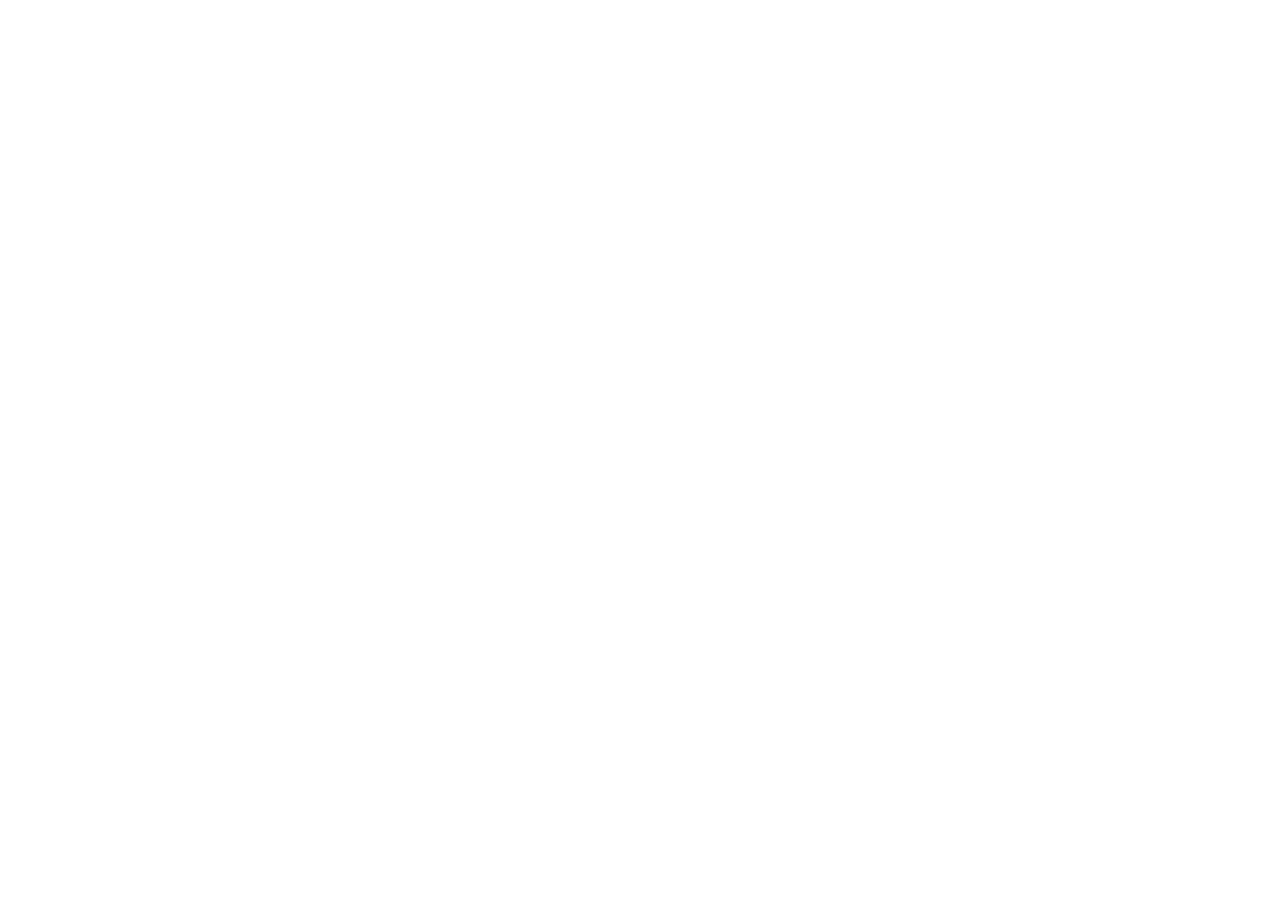
==== act1.html @ 295e5cf7 "1/11/2023" ====
<!DOCTYPE html>
<html lang="en">
<head>
    <meta charset="UTF-8">
    <meta name="viewport" content="width=device-width, initial-scale=1.0">
    <title>Document</title>
</head>
<body>
    
</body>
</html>
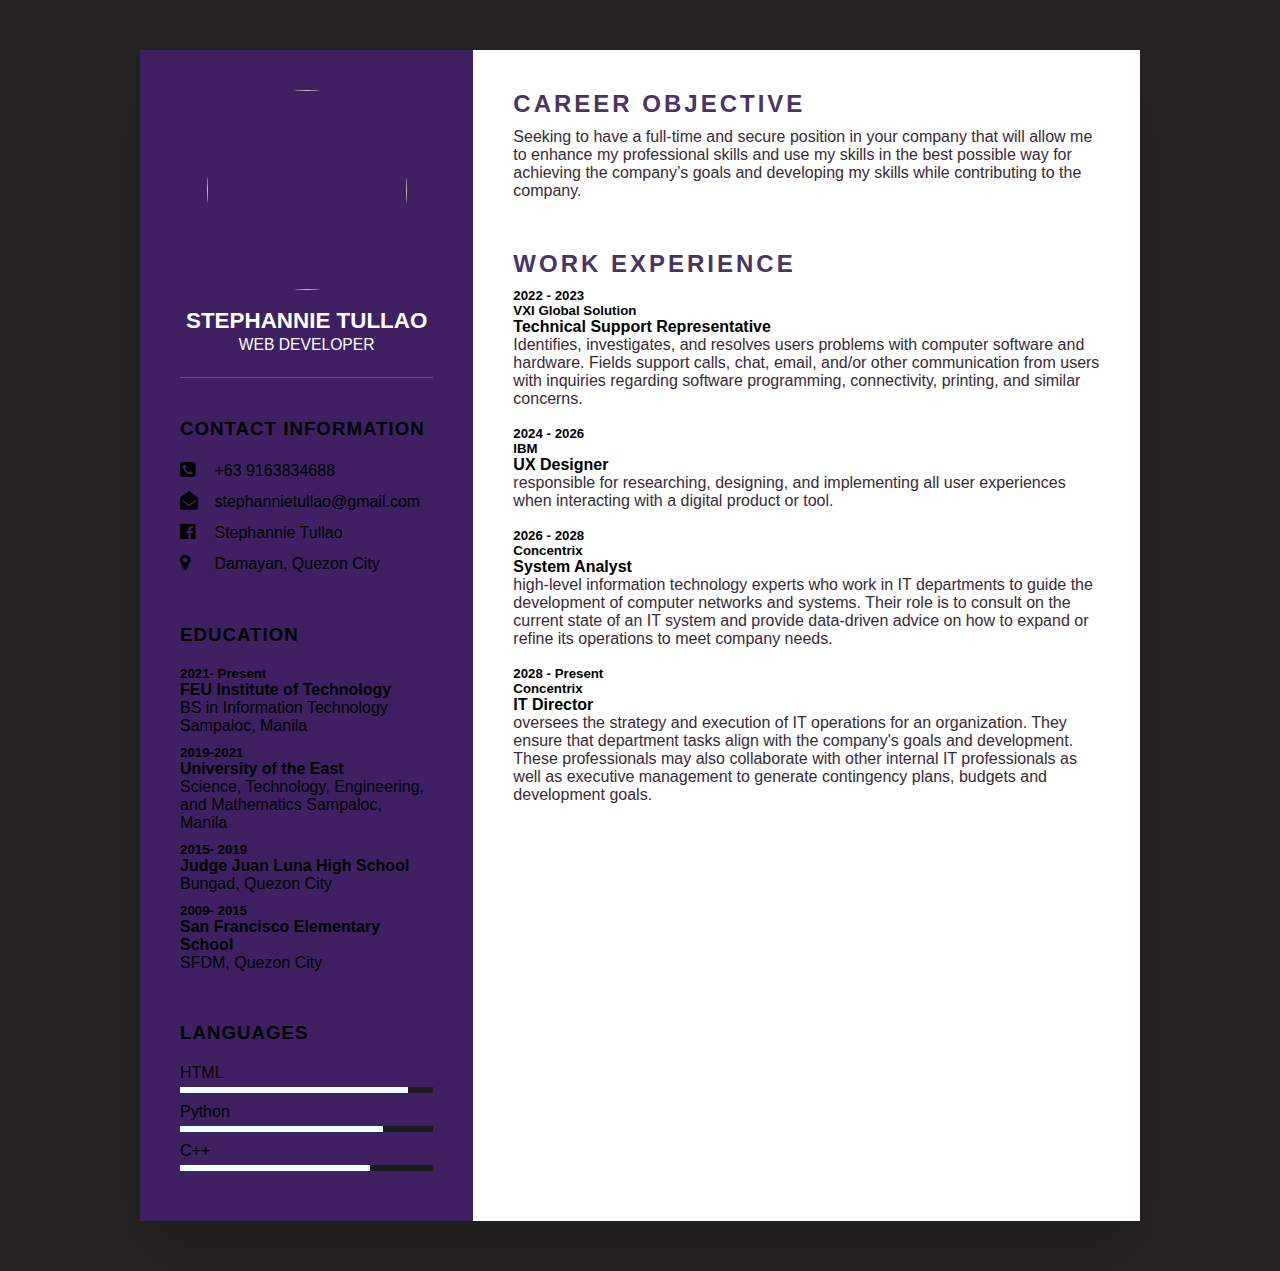
==== commit 28f91143: "trial" ====
--- a/act1.html
+++ b/act1.html
@@ -1,11 +1,156 @@
+
 <!DOCTYPE html>
-<html lang="en">
+<html>
 <head>
-    <meta charset="UTF-8">
-    <meta name="viewport" content="width=device-width, initial-scale=1.0">
-    <title>Document</title>
+<meta name="viewport" content="width=device-width, initial-scale=1.0">
+<title>RESUME</title>
+<link rel="stylesheet" href="https://cdnjs.cloudflare.com/ajax/libs/font-awesome/4.7.0/css/font-awesome.css" integrity="sha512-5A8nwdMOWrSz20fDsjczgUidUBR8liPYU+WymTZP1lmY9G6Oc7HlZv156XqnsgNUzTyMefFTcsFH/tnJE/+xBg==" crossorigin="anonymous" referrerpolicy="no-referrer" />
+<link rel="stylesheet" type="text/css" href="resume.css">
 </head>
 <body>
-    
-</body>
-</html>
+    <div class="container">
+        <div class="left_Side">
+            <div class="profiletext">
+                <div class="imgbox">
+                    <img src="1x1.jpg">
+                </div>
+                <h2>Stephannie Tullao<br><span>Web Developer</span></h2>
+            </div>
+
+            <div class="contactinfo">
+                <h3 class="title">Contact Information</h3>
+                <ul>
+                    <li>
+                        <span class="icon"><i class="fa fa-phone-square" aria-hidden="true"></i></span>
+                        <span class="text">+63 9163834688</span>
+                    </li>
+                    <li>
+                        <span class="icon"><i class="fa fa-envelope-open" aria-hidden="true"></i></span>
+                        <span class="text">stephannietullao@gmail.com</span>
+                    </li>
+                    <li>
+                        <span class="icon"><i class="fa fa-facebook-official" aria-hidden="true"></i></span>
+                        <span class="text">Stephannie Tullao</span>
+                    </li>
+                    <li>
+                        <span class="icon"><i class="fa fa-map-marker" aria-hidden="true"></i></span>
+                        <span class="text">Damayan, Quezon City</span>
+                    </li>
+                </ul>
+            </div>
+
+            <div class="contactinfo Education">
+                <h3 class="title">Education</h3>
+                <ul>
+                    <li>
+                        <h5>2021- Present</h5>
+                        <h4>FEU Institute of Technology</h4>
+                        <h4.5> BS in Information Technology</h4>
+                        <h5.5> Sampaloc, Manila</h5>
+
+                    </li>
+                   
+                    <li>
+                        <h5>2019-2021</h5>
+                        <h4>University of the East </h4>
+                        <h4.5> Science, Technology, Engineering, and Mathematics</h4>
+                        <h5.5> Sampaloc, Manila</h5>
+
+                    </li>
+                    <li>
+                        <h5>2015- 2019</h5>
+                        <h4>Judge Juan Luna High School</h4>
+                        <h5.5> Bungad, Quezon City </h5>
+
+                    </li>
+                    <li>
+                        <h5>2009- 2015</h5>
+                        <h4>San Francisco Elementary School </h4>
+                        <h5.5> SFDM, Quezon City </h5>
+
+                    </li>
+                    
+                </ul>
+            </div>
+
+            <div class="contactinfo Language">
+                <h3 class="title">Languages</h3>
+                <ul>
+                    <li>
+                        <span class="text">HTML</span>
+                        <span class="percent">
+                            <div style="width: 90%;"></div>
+                        </span>
+                    </li>
+                    
+                    
+                    <li>
+                        <span class="text">Python</span>
+                        <span class="percent">
+                            <div style="width: 80%;"></div>
+                        </span>
+                    </li>
+                    <li>
+                        <span class="text">C++</span>
+                        <span class="percent">
+                            <div style="width: 75%;"></div>
+                        </span>
+                    </li>
+                </ul>
+            </div>
+            </div>
+
+            <div class="right_Side">
+                <div class="about">
+                <h2 class="title2">Career Objective</h2>
+                <p>
+                    Seeking to have a full-time and secure position in your company that will allow me to enhance my professional skills and use my skills in the best possible way for achieving the company’s goals and developing my skills while contributing to the company.
+                </p>
+
+            </div>
+            <div class="about">
+                <h2 class="title2">Work Experience</h2>
+                <div class="year_company">
+                    <h5>2022 - 2023</h5>
+                    <h5> VXI Global Solution</h5>
+                
+                </div>
+                <div class="text">
+                    <h4>Technical Support Representative</h4>
+                    <p> Identifies, investigates, and resolves users problems with computer software and hardware. Fields support calls, chat, email, and/or other communication from users with inquiries regarding software programming, connectivity, printing, and similar concerns.</p><br>
+                </div>
+            
+                <div class="year_company">
+                    <h5>2024 - 2026</h5>
+                    <h5> IBM</h5>
+                
+                </div>
+                <div class="text">
+                    <h4>UX Designer</h4>
+                    <p> responsible for researching, designing, and implementing all user experiences when interacting with a digital product or tool.</p><br>
+                </div>
+                <div class="year_company">
+                    <h5>2026 - 2028</h5>
+                    <h5> Concentrix</h5>
+                
+                </div>
+                <div class="text">
+                    <h4>System Analyst</h4>
+                    <p> high-level information technology experts who work in IT departments to guide the development of computer networks and systems. Their role is to consult on the current state of an IT system and provide data-driven advice on how to expand or refine its operations to meet company needs.</p><br>
+                </div>
+                
+                <div class="year_company">
+                    <h5>2028 - Present</h5>
+                    <h5> Concentrix</h5>
+                
+                </div>
+                <div class="text">
+                    <h4>IT Director</h4>
+                    <p> oversees the strategy and execution of IT operations for an organization. They ensure that department tasks align with the company's goals and development. These professionals may also collaborate with other internal IT professionals as well as executive management to generate contingency plans, budgets and development goals.</p><br>
+                </div>
+                
+            </div>
+        </body>
+    </html>
+
+    --- a/resume.css
+++ b/resume.css
@@ -0,0 +1,188 @@
+*
+{
+    margin: 0;
+    padding: 0;
+    box-sizing: border-box;
+    font-family: 'Poppins', sans-serif;
+
+}
+body
+{
+    background: rgb(37, 34, 34);
+    display: flex;
+    justify-content: center;
+    align-items: center;
+    min-height: 100vh;
+
+}
+.container
+{
+position: relative;
+width: 100%;
+max-width: 1000px;
+min-height: 1000px;
+background:rgb(255, 255, 255) ;
+margin: 50px;
+display: grid;
+grid-template-columns: 1fr 2fr;
+box-shadow: 0 35px 55px rgba(0,0,0,0.1) ;
+}
+.container .left_Side
+{
+    position: relative;
+    background: #3f2163;
+    padding: 40px;
+}
+.profiletext
+{
+    position: relative;
+    display: flex;
+    flex-direction: column;
+    align-items: center;
+    padding-bottom: 20px;
+    border-bottom: 1px solid rgba(255,255,255,0.2);
+
+}
+.profiletext .imgbox
+{
+    position: relative;
+    width: 200px;
+    height: 200px;
+    border-radius: 50%;
+    overflow: hidden;
+
+}
+
+.profiletext .imgbox img
+{
+    position: absolute;
+    top: 0;
+    left: 0;
+    width: 100%;
+    height: 100%;
+    object-fit: cover;
+
+}
+.profiletext h2
+{
+    color:rgb(255, 255, 255);
+    font-size: 1.4em;
+    margin-top: 20px;
+    text-transform: uppercase;
+    text-align: center;
+    font-weight: 600;
+    line-height: 1.0em;
+}
+
+.profiletext h2 span
+{
+    font-size: 0.7em;
+    font-weight: 300;
+
+}
+.contactinfo
+{
+    padding-top: 40px;
+}
+.title
+{
+    color: rgb(0, 0, 0);
+    text-transform: uppercase ;
+    letter-spacing: 1px ;
+    margin-bottom: 20px;
+}
+.contactinfo ul
+{
+    position: relative;
+
+}
+
+.contactinfo ul li
+{
+    position: relative;
+    list-style: none;
+    margin: 10px 0;
+    cursor: pointer;
+}
+
+.contactinfo ul li .icon
+{
+    display: inline-block;
+    width: 30px;
+    font-size: 18px;
+    color: rgb(2, 2, 2);
+}
+.contactinfo ul li span
+{
+color: rgb(0, 0, 0);
+font-weight: 300;
+}
+.contactinfo.education li
+{
+margin-bottom: 15px;
+}
+.contactinfo.education h5
+{
+    color: white;
+    font-weight: 500;
+
+}
+.contactinfo.education h4:nth-child(2)
+{
+    color: black;
+    font-weight: 500;
+}
+.contactinfo.education h4
+{
+    color: black;
+    font-weight: 300;
+}
+
+.contactinfo.Language .percent
+{
+    position: relative;
+    width: 100%;
+    height: 6px;
+    background: rgb(29, 28, 28);
+    display: block;
+    margin-top: 5px;
+}
+
+.contactinfo.Language .percent div
+{
+    position: absolute;
+    top: 0;
+    left: 0;
+    height: 100% ;
+    background-color: azure;
+
+
+}
+.container .right_Side
+{
+    position: relative;
+    background: #ffffff;
+    padding: 40px ;
+}
+
+.about
+{
+    margin-bottom: 50px;
+
+}
+.about:last-child
+{
+    margin-bottom: 0;
+}
+.title2
+{
+    color: #493463;
+    text-transform: uppercase;
+    letter-spacing: 3px;
+    margin-bottom: 10px;
+}
+p
+{
+    color: #382a37;
+
+}
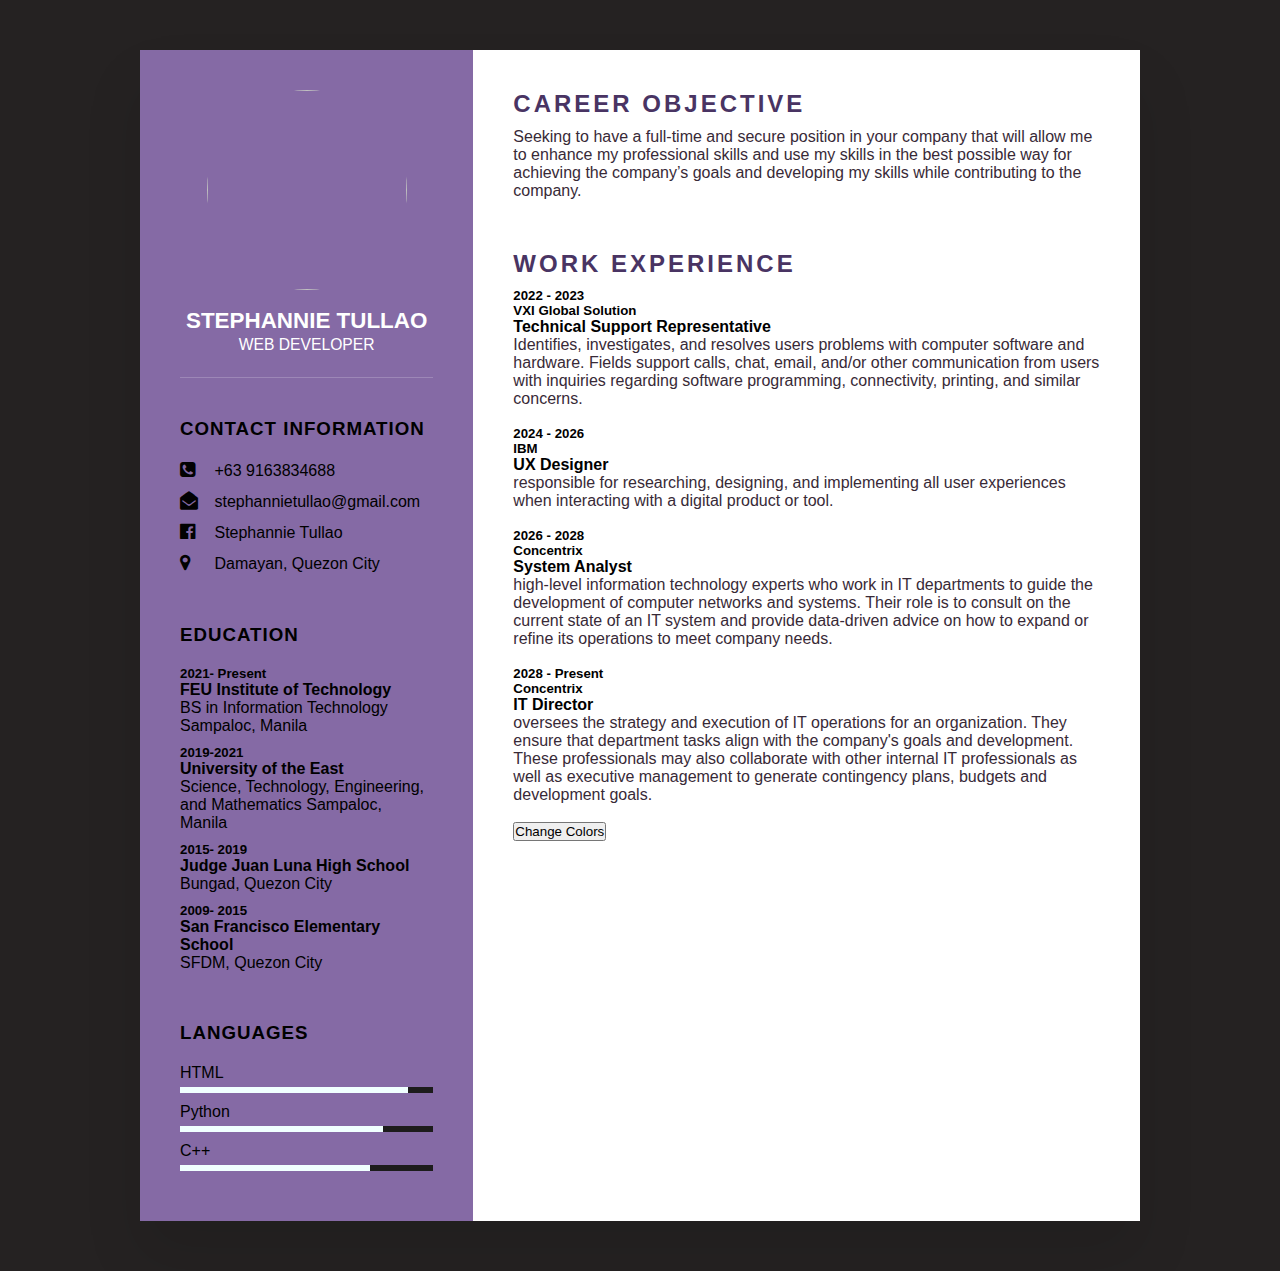
==== commit 0e4bfa92: "finished" ====
--- a/act1.html
+++ b/act1.html
@@ -6,13 +6,14 @@
 <title>RESUME</title>
 <link rel="stylesheet" href="https://cdnjs.cloudflare.com/ajax/libs/font-awesome/4.7.0/css/font-awesome.css" integrity="sha512-5A8nwdMOWrSz20fDsjczgUidUBR8liPYU+WymTZP1lmY9G6Oc7HlZv156XqnsgNUzTyMefFTcsFH/tnJE/+xBg==" crossorigin="anonymous" referrerpolicy="no-referrer" />
 <link rel="stylesheet" type="text/css" href="resume.css">
+<script type="text/javascript" src="steph.js"></script>
 </head>
 <body>
     <div class="container">
         <div class="left_Side">
             <div class="profiletext">
                 <div class="imgbox">
-                    <img src="1x1.jpg">
+                    <img src="1x1.jpg"  >
                 </div>
                 <h2>Stephannie Tullao<br><span>Web Developer</span></h2>
             </div>
@@ -148,7 +149,7 @@
                     <h4>IT Director</h4>
                     <p> oversees the strategy and execution of IT operations for an organization. They ensure that department tasks align with the company's goals and development. These professionals may also collaborate with other internal IT professionals as well as executive management to generate contingency plans, budgets and development goals.</p><br>
                 </div>
-                
+                <button id="colorChangeButton" onclick="changeColors()">Change Colors</button>
             </div>
         </body>
     </html>
--- a/resume.css
+++ b/resume.css
@@ -13,6 +13,7 @@
     justify-content: center;
     align-items: center;
     min-height: 100vh;
+    transition: background-color 0.5s;
 
 }
 .container
@@ -30,8 +31,9 @@
 .container .left_Side
 {
     position: relative;
-    background: #3f2163;
+    background: #856aa5;
     padding: 40px;
+    
 }
 .profiletext
 {
@@ -186,3 +188,8 @@
     color: #382a37;
 
 }
+#changeColors {
+    padding: 10px;
+    margin: 10px 0;
+    cursor: pointer;
+}
